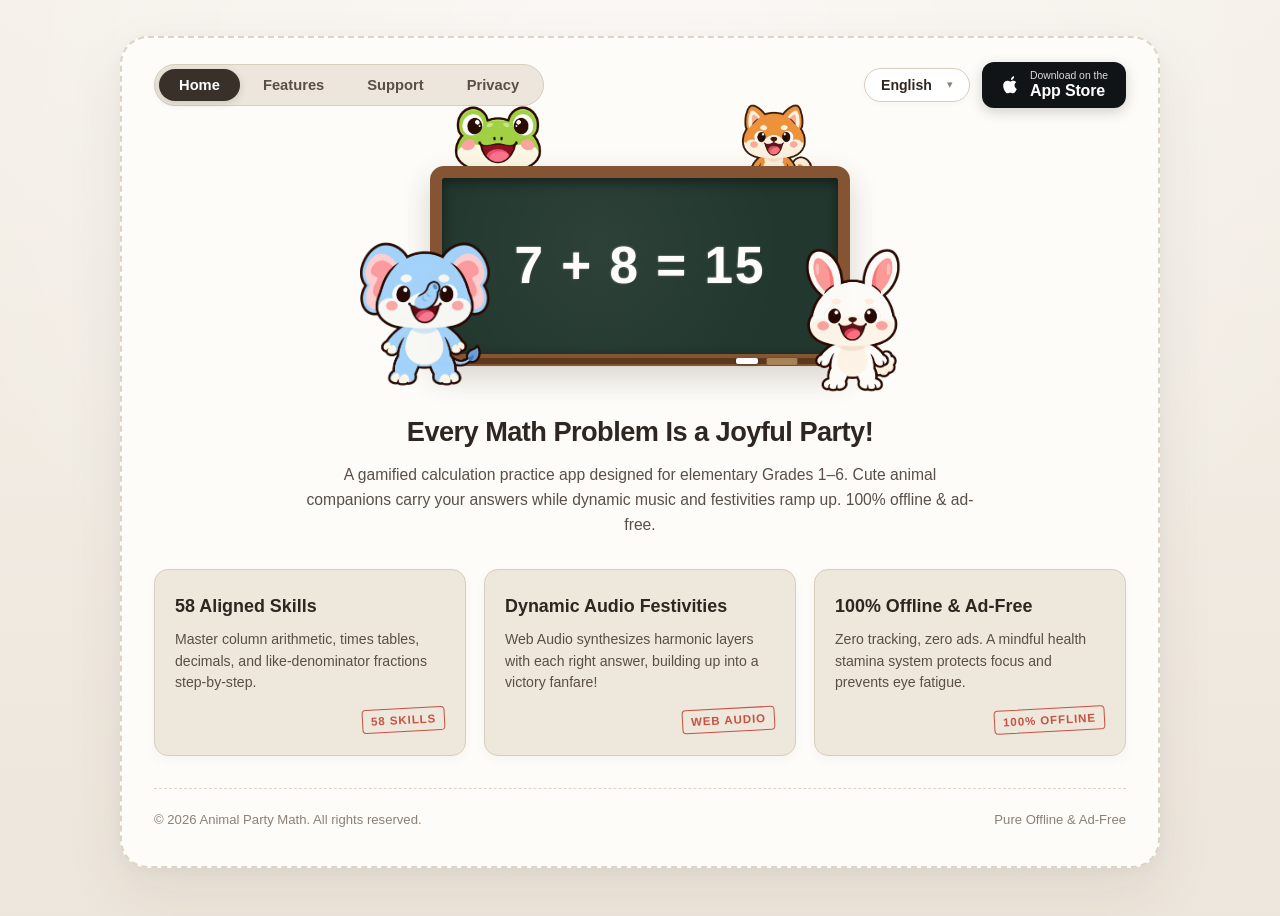
==== index.html @ 3a932f67 "Add files via upload" ====
<!doctype html>
<html lang="zh-Hans">
<head>
  <meta charset="utf-8">
  <meta name="viewport" content="width=device-width, initial-scale=1">
  <meta name="theme-color" content="#f2ede6">
  <title>动物派对数学 — 每一道算术题，都是一场欢快派对！</title>
  <meta name="description" content="专为小学 1~6 年级设计的趣味算术练习应用。萌宠伙伴运送数字，答对越多音乐与庆典越嗨。纯单机无广告，保护视力与专注。">
  <link rel="icon" type="image/png" sizes="32x32" href="assets/favicon.png">
  <link rel="apple-touch-icon" sizes="192x192" href="assets/icon-192.png">
  <link rel="stylesheet" href="styles.css">
</head>
<body data-initial-view="home">

  <main class="board-stage">
    <!-- Top Header Navigation (Matching Option C) -->
    <header class="board-header">
      <!-- 4 Core Navigation Tabs -->
      <nav class="board-nav-pill-group" aria-label="网站导航">
        <button class="board-nav-item is-active" data-view="home" data-nav-item="navHome">首页</button>
        <button class="board-nav-item" data-view="features" data-nav-item="navFeatures">功能介绍</button>
        <button class="board-nav-item" data-view="support" data-nav-item="navSupport">帮助中心</button>
        <button class="board-nav-item" data-view="privacy" data-nav-item="navPrivacy">隐私政策</button>
      </nav>

      <!-- Right Actions: Language Dropdown & App Store Badge -->
      <div class="board-actions">
        <div class="lang-select-pill">
          <select id="langSelect" class="lang-select-dropdown" aria-label="切换语言">
            <option value="zhHans">简体中文</option>
            <option value="ja">日本語</option>
            <option value="en">English</option>
          </select>
          <span class="lang-arrow">▾</span>
        </div>

        <a href="https://apps.apple.com/app/id6742512613" target="_blank" rel="noopener noreferrer" class="btn-appstore-badge" aria-label="在 App Store 上下载">
          <svg viewBox="0 0 24 24" width="20" height="20" fill="currentColor">
            <path d="M18.71 19.5c-.83 1.24-1.71 2.45-3.05 2.47-1.34.03-1.77-.79-3.29-.79-1.53 0-2 .77-3.27.82-1.31.05-2.3-1.32-3.14-2.53C4.25 17 2.94 12.45 4.7 9.39c.87-1.52 2.43-2.48 4.12-2.51 1.28-.02 2.5.87 3.29.87.78 0 2.26-1.07 3.81-.91.65.03 2.47.26 3.64 1.98-.09.06-2.17 1.28-2.15 3.81.03 3.02 2.65 4.03 2.68 4.04-.03.07-.42 1.44-1.38 2.83M15.97 4.54c.64-.78 1.08-1.86.96-2.94-1 .04-2.15.65-2.82 1.44-.59.68-1.11 1.77-.97 2.83 1.13.09 2.22-.57 2.83-1.33z"/>
          </svg>
          <div class="btn-appstore-text">
            <small>Download on the</small>
            <span>App Store</span>
          </div>
        </a>
      </div>
    </header>

    <!-- VIEW 1: 首页 (Home) -->
    <section class="view-panel is-active" id="view-home">
      <!-- Arithmetic Chalkboard with Surrounding Mascots -->
      <div class="chalkboard-container">
        <div class="chalkboard-wrapper">
          <!-- Mascot Stickers Peeking around Blackboard -->
          <img src="assets/frog.png" alt="呱宝" class="mascot-sticker sticker-frog" title="小青蛙 · 呱宝">
          <img src="assets/dog.png" alt="柴小呆" class="mascot-sticker sticker-shiba" title="秋田犬 · 柴小呆">
          <img src="assets/elephant.png" alt="波波" class="mascot-sticker sticker-elephant" title="波波象 · 波波">
          <img src="assets/rabbit.png" alt="朵朵兔" class="mascot-sticker sticker-rabbit" title="小白兔 · 朵朵兔">

          <!-- The Chalkboard -->
          <div class="wooden-chalkboard" id="chalkboard" title="点击切换算式">
            <div class="chalkboard-formula" id="chalkFormula">7 + 8 = 15</div>
            <div class="chalk-tray">
              <div class="chalk-piece"></div>
              <div class="chalk-eraser"></div>
            </div>
          </div>
        </div>
      </div>

      <!-- Home Headline & Subtext -->
      <div class="home-lead-group">
        <h1 class="home-headline" id="homeHeadline">每一道算术题，都是一场欢快派对！</h1>
        <p class="home-subtext" id="homeSubtext">
          专为小学 1~6 年级设计的趣味算术练习应用。萌宠伙伴运送数字，答对越多音乐与庆典越嗨。纯单机无广告，保护视力与专注。
        </p>
      </div>

      <!-- 3 Stamped Cards (Matching Option C) -->
      <div class="cards-row-stamped" id="homeStampCards">
        <!-- Rendered dynamically by site.js -->
      </div>
    </section>

    <!-- VIEW 2: 功能介绍 (Features) -->
    <section class="view-panel" id="view-features">
      <div class="section-page-header">
        <h2 class="section-page-title" id="featuresTitle">核心功能与教学设计</h2>
        <p class="section-page-desc" id="featuresDesc">
          告别枯燥的机械刷题，通过科学的进阶体系与即时正向反馈激发孩子的数学自驱力。
        </p>
      </div>

      <div class="features-grid-stamped" id="featuresGrid">
        <!-- Rendered dynamically by site.js -->
      </div>
    </section>

    <!-- VIEW 3: 帮助中心 (Support) -->
    <section class="view-panel" id="view-support">
      <div class="section-page-header">
        <h2 class="section-page-title" id="supportTitle">帮助中心与技术支持</h2>
        <p class="section-page-desc" id="supportDesc">
          常见使用说明、体力规则与开发者官方直接支持通道。
        </p>
      </div>

      <div class="support-email-box">
        <div class="support-email-text">
          <h3 id="supportContactTitle">需要进一步协助？</h3>
          <p id="supportContactDesc">如果您在使用过程中遇到任何疑问、应用异常或建议，欢迎随时给我们发送邮件，通常会在 24~48 小时内为您回复。</p>
        </div>
        <a href="mailto:diowang@gmail.com" class="btn-email-link">diowang@gmail.com</a>
      </div>

      <div class="faq-list-wrapper" id="supportFaqList">
        <!-- Rendered dynamically by site.js -->
      </div>
    </section>

    <!-- VIEW 4: 隐私政策 (Privacy) -->
    <section class="view-panel" id="view-privacy">
      <div class="section-page-header">
        <h2 class="section-page-title" id="privacyTitle">隐私政策与关于</h2>
        <p class="section-page-desc" id="privacyDesc">
          《动物派对数学》严格遵循本地优先、无广告、保护儿童隐私的设计原则。
        </p>
      </div>

      <div class="privacy-sections-wrapper" id="privacySectionsList">
        <!-- Rendered dynamically by site.js -->
      </div>
    </section>

    <!-- Board Footer -->
    <footer class="board-footer">
      <span id="footerCopyright">© 2026 动物派对数学 (Animal Party Math). 保留所有权利。</span>
      <span id="footerBadge">Pure Offline & Ad-Free</span>
    </footer>
  </main>

  <script src="site.js"></script>
</body>
</html>
---- styles.css ----
:root {
  --bg-desktop: #f2ede6;
  --bg-board: #fdfcf9;
  --bg-kraft: #eee7db;
  --bg-kraft-hover: #e8e0d2;
  
  --text-dark: #2d2621;
  --text-body: #594f47;
  --text-muted: #8c8075;
  
  --border-stitch: #ded4c5;
  --border-card: #d8cebe;
  
  --accent-wood: #8d5d3b;
  --accent-wood-dark: #6e462a;
  --chalkboard-bg: #22372d;
  --chalkboard-frame: #855533;
  --chalk-text: #fdfdfc;
  
  --nav-active-bg: #383029;
  --nav-active-text: #ffffff;
  --nav-hover-bg: #e8e1d5;
  
  --stamp-red: #c0392b;
  --stamp-border: #c0392b;
  
  --radius-board: 28px;
  --radius-pill: 9999px;
  --radius-card: 14px;
  
  --font-main: -apple-system, BlinkMacSystemFont, "SF Pro Display", "PingFang SC", "Hiragino Sans", "Hiragino Kaku Gothic ProN", "Microsoft YaHei", sans-serif;
  --font-chalk: "Chalkboard SE", "Comic Sans MS", "Marker Felt", "PingFang SC", sans-serif;
}

* {
  box-sizing: border-box;
  margin: 0;
  padding: 0;
}

html {
  scroll-behavior: smooth;
  -webkit-text-size-adjust: 100%;
}

body {
  font-family: var(--font-main);
  background-color: var(--bg-desktop);
  background-image: 
    radial-gradient(circle at 50% 10%, rgba(255, 255, 255, 0.6) 0%, transparent 70%),
    linear-gradient(180deg, #f5f0e9 0%, #ede6dc 100%);
  color: var(--text-dark);
  line-height: 1.6;
  min-height: 100vh;
  display: flex;
  flex-direction: column;
  align-items: center;
  justify-content: center;
  padding: 36px 16px 48px;
  -webkit-font-smoothing: antialiased;
}

a {
  color: inherit;
  text-decoration: none;
}

/* =========================================
   Central Board Stage (Matching Option C)
   ========================================= */
.board-stage {
  width: 100%;
  max-width: 1040px;
  background: var(--bg-board);
  border-radius: var(--radius-board);
  border: 2px dashed var(--border-stitch);
  box-shadow: 
    0 24px 60px rgba(65, 50, 36, 0.08),
    0 4px 16px rgba(0, 0, 0, 0.03);
  padding: 24px 32px 36px;
  position: relative;
  transition: all 0.3s ease;
}

/* =========================================
   Top Bar Navigation
   ========================================= */
.board-header {
  display: flex;
  align-items: center;
  justify-content: space-between;
  gap: 16px;
  margin-bottom: 28px;
  flex-wrap: wrap;
}

/* Left Pill Navigation */
.board-nav-pill-group {
  display: inline-flex;
  align-items: center;
  background: #ede6dc;
  border-radius: var(--radius-pill);
  padding: 4px;
  gap: 3px;
  border: 1px solid var(--border-card);
}

.board-nav-item {
  border: none;
  background: transparent;
  padding: 8px 20px;
  border-radius: var(--radius-pill);
  font-size: 0.92rem;
  font-weight: 700;
  color: var(--text-body);
  cursor: pointer;
  transition: all 0.18s ease;
  font-family: inherit;
  white-space: nowrap;
}

.board-nav-item:hover {
  color: var(--text-dark);
  background: var(--nav-hover-bg);
}

.board-nav-item.is-active {
  background: var(--nav-active-bg);
  color: var(--nav-active-text);
  box-shadow: 0 2px 8px rgba(0, 0, 0, 0.14);
}

/* Right Actions (Language & App Store Badge) */
.board-actions {
  display: flex;
  align-items: center;
  gap: 12px;
}

.lang-select-pill {
  display: inline-flex;
  align-items: center;
  gap: 6px;
  background: #ffffff;
  border: 1px solid var(--border-card);
  border-radius: var(--radius-pill);
  padding: 7px 16px;
  box-shadow: 0 2px 6px rgba(0, 0, 0, 0.03);
}

.lang-select-dropdown {
  appearance: none;
  background: transparent;
  border: none;
  font-size: 0.88rem;
  font-weight: 700;
  color: var(--text-dark);
  cursor: pointer;
  outline: none;
  font-family: inherit;
  padding-right: 4px;
}

.lang-arrow {
  font-size: 0.7rem;
  color: var(--text-muted);
  pointer-events: none;
}

.btn-appstore-badge {
  display: inline-flex;
  align-items: center;
  gap: 10px;
  background: #111417;
  color: #ffffff;
  padding: 8px 18px;
  border-radius: 12px;
  box-shadow: 0 4px 14px rgba(0, 0, 0, 0.18);
  transition: all 0.2s ease;
  text-decoration: none;
}

.btn-appstore-badge:hover {
  background: #23272d;
  transform: translateY(-2px);
  box-shadow: 0 6px 18px rgba(0, 0, 0, 0.24);
}

.btn-appstore-text {
  display: flex;
  flex-direction: column;
  line-height: 1.15;
  text-align: left;
}

.btn-appstore-text small {
  font-size: 0.65rem;
  opacity: 0.85;
}

.btn-appstore-text span {
  font-size: 1rem;
  font-weight: 700;
  letter-spacing: -0.01em;
}

/* =========================================
   View Panels
   ========================================= */
.view-panel {
  display: none;
  animation: view-fade-in 0.25s ease-out;
}

.view-panel.is-active {
  display: block;
}

@keyframes view-fade-in {
  from { opacity: 0; transform: translateY(6px); }
  to { opacity: 1; transform: translateY(0); }
}

/* =========================================
   Home View: Chalkboard & Mascots
   ========================================= */
.chalkboard-container {
  display: flex;
  justify-content: center;
  align-items: center;
  margin: 10px 0 24px;
  position: relative;
  padding: 30px 20px 20px;
}

.chalkboard-wrapper {
  position: relative;
  display: inline-block;
}

/* Mascots surrounding the blackboard */
.mascot-sticker {
  position: absolute;
  pointer-events: auto;
  filter: 
    drop-shadow(0 0 0 3px #ffffff)
    drop-shadow(0 0 0 4px rgba(225, 218, 208, 0.6))
    drop-shadow(0 8px 14px rgba(60, 45, 30, 0.16));
  transition: transform 0.25s cubic-bezier(0.34, 1.56, 0.64, 1);
  cursor: pointer;
  user-select: none;
  object-fit: contain;
}

.mascot-sticker:hover {
  transform: scale(1.1) rotate(-3deg);
}

.sticker-frog {
  top: -65px;
  left: 20px;
  width: 96px;
  height: auto;
  z-index: 5;
}

.sticker-shiba {
  top: -68px;
  right: 24px;
  width: 104px;
  height: auto;
  z-index: 5;
}

.sticker-elephant {
  bottom: -28px;
  left: -70px;
  width: 130px;
  height: auto;
  z-index: 15;
}

.sticker-rabbit {
  bottom: -28px;
  right: -62px;
  width: 118px;
  height: auto;
  z-index: 15;
}

/* The Wooden Chalkboard */
.wooden-chalkboard {
  width: 420px;
  height: 200px;
  background: var(--chalkboard-bg);
  border: 12px solid var(--chalkboard-frame);
  border-radius: 14px;
  box-shadow: 
    inset 0 4px 12px rgba(0, 0, 0, 0.45),
    0 12px 30px rgba(70, 50, 30, 0.2);
  display: flex;
  flex-direction: column;
  align-items: center;
  justify-content: center;
  position: relative;
  z-index: 10;
  user-select: none;
  cursor: pointer;
  background-image: 
    radial-gradient(circle at 40% 40%, rgba(255, 255, 255, 0.05) 0%, transparent 70%);
}

.chalkboard-formula {
  font-family: var(--font-chalk);
  font-size: 3.2rem;
  font-weight: 800;
  color: var(--chalk-text);
  letter-spacing: 0.04em;
  text-shadow: 
    0 0 2px rgba(255, 255, 255, 0.7),
    1px 1px 1px rgba(0, 0, 0, 0.5);
  transition: transform 0.15s ease;
}

.wooden-chalkboard:hover .chalkboard-formula {
  transform: scale(1.04);
}

/* Chalk and eraser resting on the tray */
.chalk-tray {
  position: absolute;
  bottom: -10px;
  width: 90%;
  height: 6px;
  background: #5c381e;
  border-radius: 3px;
  display: flex;
  align-items: center;
  justify-content: flex-end;
  padding-right: 20px;
  gap: 8px;
}

.chalk-piece {
  width: 22px;
  height: 6px;
  background: #ffffff;
  border-radius: 2px;
  box-shadow: 0 1px 3px rgba(0, 0, 0, 0.3);
}

.chalk-eraser {
  width: 32px;
  height: 9px;
  background: #a88358;
  border: 1px solid #73502c;
  border-radius: 2px;
}

/* Home Lead & Headline */
.home-lead-group {
  text-align: center;
  max-width: 680px;
  margin: 0 auto 32px;
}

.home-headline {
  font-size: 1.7rem;
  font-weight: 800;
  color: var(--text-dark);
  margin-bottom: 8px;
  letter-spacing: -0.02em;
}

.home-subtext {
  font-size: 0.98rem;
  color: var(--text-body);
  line-height: 1.6;
}

/* Stamped Stationery Cards (Option C) */
.cards-row-stamped {
  display: grid;
  grid-template-columns: repeat(3, 1fr);
  gap: 18px;
  margin-top: 10px;
}

.stamp-card {
  background: var(--bg-kraft);
  border: 1px solid var(--border-card);
  border-radius: var(--radius-card);
  padding: 22px 20px;
  box-shadow: 0 4px 12px rgba(60, 45, 30, 0.04);
  position: relative;
  transition: transform 0.2s ease, box-shadow 0.2s ease;
  display: flex;
  flex-direction: column;
  justify-content: space-between;
}

.stamp-card:hover {
  transform: translateY(-3px);
  box-shadow: 0 8px 20px rgba(60, 45, 30, 0.08);
}

.stamp-card-title {
  font-size: 1.12rem;
  font-weight: 800;
  color: var(--text-dark);
  margin-bottom: 8px;
}

.stamp-card-desc {
  font-size: 0.88rem;
  color: var(--text-body);
  line-height: 1.55;
  margin-bottom: 14px;
}

.stamp-badge-wrap {
  display: flex;
  justify-content: flex-end;
}

.stamp-badge {
  display: inline-block;
  font-size: 0.72rem;
  font-weight: 900;
  letter-spacing: 0.08em;
  color: var(--stamp-red);
  border: 1.5px solid var(--stamp-border);
  padding: 2px 8px;
  border-radius: 4px;
  text-transform: uppercase;
  transform: rotate(-3deg);
  opacity: 0.85;
}

/* =========================================
   Features View
   ========================================= */
.section-page-header {
  text-align: center;
  max-width: 660px;
  margin: 10px auto 30px;
}

.section-page-title {
  font-size: 1.85rem;
  font-weight: 800;
  margin-bottom: 8px;
}

.section-page-desc {
  font-size: 0.98rem;
  color: var(--text-body);
}

.features-grid-stamped {
  display: grid;
  grid-template-columns: repeat(2, 1fr);
  gap: 20px;
}

.feature-stamped-item {
  background: var(--bg-kraft);
  border: 1px solid var(--border-card);
  border-radius: var(--radius-card);
  padding: 26px 24px;
  position: relative;
  box-shadow: 0 4px 12px rgba(60, 45, 30, 0.04);
}

.feature-stamped-header {
  display: flex;
  align-items: center;
  gap: 12px;
  margin-bottom: 12px;
}

.feature-number-badge {
  background: var(--nav-active-bg);
  color: #fff;
  font-size: 0.8rem;
  font-weight: 800;
  width: 26px;
  height: 26px;
  border-radius: 50%;
  display: flex;
  align-items: center;
  justify-content: center;
  flex-shrink: 0;
}

.feature-stamped-title {
  font-size: 1.15rem;
  font-weight: 800;
}

.feature-stamped-desc {
  font-size: 0.92rem;
  color: var(--text-body);
  line-height: 1.6;
}

/* =========================================
   Support View
   ========================================= */
.support-email-box {
  background: var(--bg-kraft);
  border: 2px dashed #cfc2ad;
  border-radius: var(--radius-card);
  padding: 24px 28px;
  margin-bottom: 28px;
  display: flex;
  align-items: center;
  justify-content: space-between;
  gap: 20px;
  flex-wrap: wrap;
}

.support-email-text h3 {
  font-size: 1.15rem;
  font-weight: 800;
  margin-bottom: 4px;
}

.support-email-text p {
  font-size: 0.9rem;
  color: var(--text-body);
}

.btn-email-link {
  background: var(--nav-active-bg);
  color: #ffffff;
  font-size: 0.92rem;
  font-weight: 700;
  padding: 10px 22px;
  border-radius: var(--radius-pill);
  transition: all 0.2s ease;
  white-space: nowrap;
}

.btn-email-link:hover {
  background: #1e1814;
  transform: translateY(-2px);
}

.faq-list-wrapper {
  display: flex;
  flex-direction: column;
  gap: 14px;
}

.faq-paper-item {
  background: #ffffff;
  border: 1px solid var(--border-card);
  border-radius: var(--radius-card);
  overflow: hidden;
  transition: border-color 0.2s ease;
}

.faq-paper-question {
  padding: 16px 20px;
  font-size: 1rem;
  font-weight: 800;
  cursor: pointer;
  display: flex;
  justify-content: space-between;
  align-items: center;
  background: #faf7f2;
}

.faq-paper-question:hover {
  background: #f5f0e7;
}

.faq-toggle-sym {
  font-size: 1.2rem;
  color: var(--text-muted);
}

.faq-paper-answer {
  padding: 16px 20px;
  font-size: 0.92rem;
  color: var(--text-body);
  line-height: 1.65;
  border-top: 1px solid var(--border-stitch);
}

/* =========================================
   Privacy View
   ========================================= */
.privacy-sections-wrapper {
  display: flex;
  flex-direction: column;
  gap: 18px;
}

.privacy-paper-card {
  background: #ffffff;
  border: 1px solid var(--border-card);
  border-radius: var(--radius-card);
  padding: 24px 26px;
  box-shadow: 0 2px 8px rgba(60, 45, 30, 0.03);
}

.privacy-card-header {
  display: flex;
  align-items: center;
  gap: 10px;
  margin-bottom: 12px;
}

.privacy-card-idx {
  background: #ede6dc;
  color: var(--text-dark);
  font-size: 0.75rem;
  font-weight: 800;
  padding: 3px 8px;
  border-radius: 4px;
}

.privacy-card-header h3 {
  font-size: 1.1rem;
  font-weight: 800;
}

.privacy-paper-card p {
  font-size: 0.92rem;
  color: var(--text-body);
  line-height: 1.68;
}

/* =========================================
   Board Footer
   ========================================= */
.board-footer {
  margin-top: 32px;
  padding-top: 20px;
  border-top: 1px dashed var(--border-stitch);
  display: flex;
  justify-content: space-between;
  align-items: center;
  font-size: 0.82rem;
  color: var(--text-muted);
  flex-wrap: wrap;
  gap: 10px;
}

/* =========================================
   Responsive Breakpoints
   ========================================= */
@media (max-width: 860px) {
  .board-stage {
    padding: 20px 20px 28px;
  }
  .cards-row-stamped {
    grid-template-columns: 1fr;
  }
  .features-grid-stamped {
    grid-template-columns: 1fr;
  }
  .wooden-chalkboard {
    width: 320px;
    height: 160px;
  }
  .chalkboard-formula {
    font-size: 2.4rem;
  }
  .sticker-frog {
    top: -48px;
    left: 12px;
    width: 76px;
    height: auto;
  }
  .sticker-shiba {
    top: -50px;
    right: 16px;
    width: 80px;
    height: auto;
  }
  .sticker-elephant {
    bottom: -20px;
    left: -48px;
    width: 98px;
    height: auto;
  }
  .sticker-rabbit {
    bottom: -20px;
    right: -44px;
    width: 90px;
    height: auto;
  }
}

@media (max-width: 640px) {
  .board-header {
    flex-direction: column;
    align-items: stretch;
  }
  .board-nav-pill-group {
    justify-content: center;
    overflow-x: auto;
  }
  .board-nav-item {
    padding: 7px 14px;
    font-size: 0.85rem;
  }
  .board-actions {
    justify-content: center;
  }
  .wooden-chalkboard {
    width: 260px;
    height: 140px;
  }
  .chalkboard-formula {
    font-size: 2rem;
  }
  .sticker-elephant {
    left: -20px;
    width: 64px;
    height: 64px;
  }
  .sticker-rabbit {
    right: -18px;
    width: 60px;
    height: 60px;
  }
}
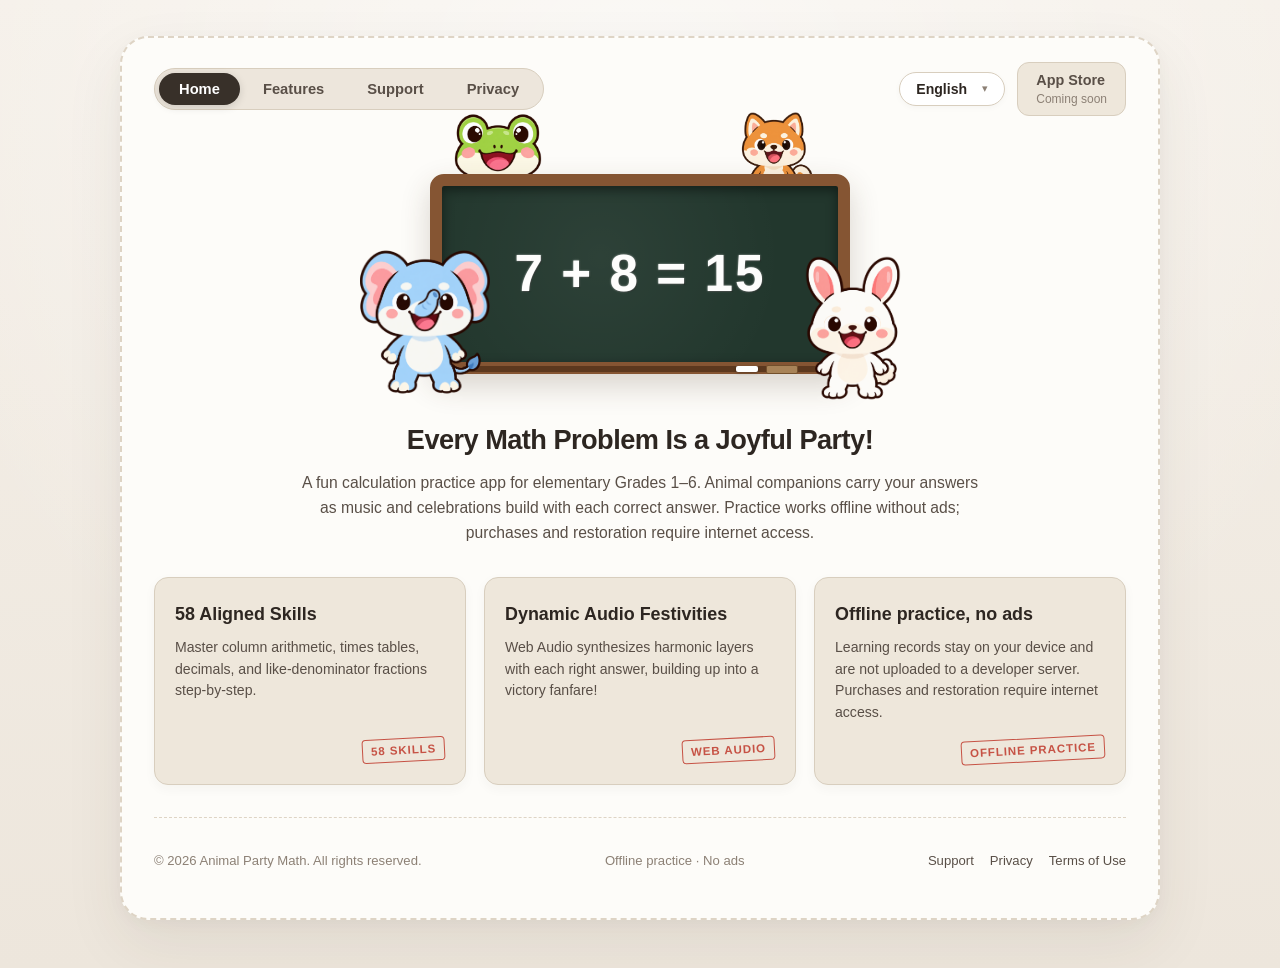
==== commit 619138a8: "Add files via upload" ====
--- a/index.html
+++ b/index.html
@@ -5,7 +5,7 @@
   <meta name="viewport" content="width=device-width, initial-scale=1">
   <meta name="theme-color" content="#f2ede6">
   <title>动物派对数学 — 每一道算术题，都是一场欢快派对！</title>
-  <meta name="description" content="专为小学 1~6 年级设计的趣味算术练习应用。萌宠伙伴运送数字，答对越多音乐与庆典越嗨。纯单机无广告，保护视力与专注。">
+  <meta name="description" content="专为小学 1~6 年级设计的趣味算术练习应用。萌宠伙伴运送数字，答对越多音乐与庆典越嗨。练习可离线，无广告，鼓励适度练习与专注。">
   <link rel="icon" type="image/png" sizes="32x32" href="assets/favicon.png">
   <link rel="apple-touch-icon" sizes="192x192" href="assets/icon-192.png">
   <link rel="stylesheet" href="styles.css">
@@ -34,15 +34,7 @@
           <span class="lang-arrow">▾</span>
         </div>
 
-        <a href="https://apps.apple.com/app/id6742512613" target="_blank" rel="noopener noreferrer" class="btn-appstore-badge" aria-label="在 App Store 上下载">
-          <svg viewBox="0 0 24 24" width="20" height="20" fill="currentColor">
-            <path d="M18.71 19.5c-.83 1.24-1.71 2.45-3.05 2.47-1.34.03-1.77-.79-3.29-.79-1.53 0-2 .77-3.27.82-1.31.05-2.3-1.32-3.14-2.53C4.25 17 2.94 12.45 4.7 9.39c.87-1.52 2.43-2.48 4.12-2.51 1.28-.02 2.5.87 3.29.87.78 0 2.26-1.07 3.81-.91.65.03 2.47.26 3.64 1.98-.09.06-2.17 1.28-2.15 3.81.03 3.02 2.65 4.03 2.68 4.04-.03.07-.42 1.44-1.38 2.83M15.97 4.54c.64-.78 1.08-1.86.96-2.94-1 .04-2.15.65-2.82 1.44-.59.68-1.11 1.77-.97 2.83 1.13.09 2.22-.57 2.83-1.33z"/>
-          </svg>
-          <div class="btn-appstore-text">
-            <small>Download on the</small>
-            <span>App Store</span>
-          </div>
-        </a>
+        <span class="release-status" id="releaseStatus" aria-label="App Store · 即将上线"><b>App Store</b><small>即将上线</small></span>
       </div>
     </header>
 
@@ -72,7 +64,7 @@
       <div class="home-lead-group">
         <h1 class="home-headline" id="homeHeadline">每一道算术题，都是一场欢快派对！</h1>
         <p class="home-subtext" id="homeSubtext">
-          专为小学 1~6 年级设计的趣味算术练习应用。萌宠伙伴运送数字，答对越多音乐与庆典越嗨。纯单机无广告，保护视力与专注。
+          专为小学 1~6 年级设计的趣味算术练习应用。萌宠伙伴运送数字，答对越多音乐与庆典越嗨。练习可离线，无广告，鼓励适度练习与专注。
         </p>
       </div>
 
@@ -121,21 +113,31 @@
     <!-- VIEW 4: 隐私政策 (Privacy) -->
     <section class="view-panel" id="view-privacy">
       <div class="section-page-header">
-        <h2 class="section-page-title" id="privacyTitle">隐私政策与关于</h2>
-        <p class="section-page-desc" id="privacyDesc">
-          《动物派对数学》严格遵循本地优先、无广告、保护儿童隐私的设计原则。
-        </p>
+        <h2 class="section-page-title" id="privacyTitle">动物派对数学隐私政策</h2>
+        <p class="section-page-desc" id="privacyDesc">本政策适用于动物派对数学 iOS 应用；数学练习可离线，购买和恢复需要连接 Apple 的服务。</p>
+        <p class="privacy-updated" id="privacyUpdated">更新日期：2026 年 10 月 7 日</p>
       </div>
 
-      <div class="privacy-sections-wrapper" id="privacySectionsList">
-        <!-- Rendered dynamically by site.js -->
-      </div>
+      <div class="privacy-sections-wrapper" id="privacySectionsList"><article class="privacy-paper-card"><div class="privacy-card-header"><span class="privacy-card-idx">01</span><h3>学习与设置数据</h3></div><p>学习进度、答题结果、错题、打卡、奖杯、免费血量、奖励和语言、声音等设置保存在本机，用于继续练习和展示进度。当前 iOS 应用不会把这些记录上传到开发者服务器，也没有开发者账户或跨设备学习同步服务。数学练习可离线进行；获取商品、购买和恢复购买需要连接 Apple 的服务。</p></article>
+<article class="privacy-paper-card"><div class="privacy-card-header"><span class="privacy-card-idx">02</span><h3>应用内购买</h3></div><p>购买与恢复由 Apple App Store 处理。应用通过 Apple StoreKit 获取商品信息和已验证的交易、购买权益，并在本机保存交易标识、付费血量余额与使用记录，以避免重复发放和扣除。开发者不会通过本应用获取你的 Apple ID 密码、银行卡或支付卡信息。Apple 对付款、交易与相关数据的处理适用 Apple 的隐私政策。</p></article>
+<article class="privacy-paper-card"><div class="privacy-card-header"><span class="privacy-card-idx">03</span><h3>广告、追踪与诊断</h3></div><p>当前 iOS 应用不包含广告、跨应用追踪或第三方分析 SDK，不请求通讯录、照片、麦克风或位置权限。应用中的错误诊断不会发送到开发者服务器。Apple 的商店、系统诊断和备份服务可能按照你的系统设置处理数据。</p></article>
+<article class="privacy-paper-card"><div class="privacy-card-header"><span class="privacy-card-idx">04</span><h3>保存与删除</h3></div><p>本机记录会保留到你重置或移除相关应用数据。可在「设置」中选择「重置学习数据」，删除学习记录、设置和免费奖励；此操作保留本机付费血量与永久购买。卸载应用可能移除本机记录，消耗型补血余额不支持通过「恢复永久购买」找回。永久免扣血权益可使用原购买 Apple 账户恢复。Apple 保存的交易记录由 Apple 管理，不会因重置或卸载而删除。系统备份是否保留数据取决于你的 iOS 和 iCloud 设置。</p></article>
+<article class="privacy-paper-card"><div class="privacy-card-header"><span class="privacy-card-idx">05</span><h3>儿童与隐私</h3></div><p>本应用可用于数学学习，不要求提供姓名、年龄或联系方式。当前 iOS 应用不会向开发者上传儿童的学习记录，也不使用行为广告或广告追踪。</p></article>
+<article class="privacy-paper-card"><div class="privacy-card-header"><span class="privacy-card-idx">06</span><h3>联系与政策更新</h3></div><p>如需咨询隐私或数据删除，请联系 diowang@gmail.com。你主动提供的咨询内容仅用于处理请求，请只提供处理问题所需的信息；可通过同一邮箱请求删除你主动提供的支持资料。功能或数据处理方式发生变化时，我们会更新本政策和日期。</p></article>
+<article class="privacy-paper-card"><div class="privacy-card-header"><span class="privacy-card-idx">07</span><h3>帮助网站与邮件支持</h3></div><p>本帮助网站由 GitHub Pages 托管；GitHub 会为安全目的记录访问者的 IP 地址，其处理适用 GitHub 隐私声明。网站不嵌入广告或分析 SDK，只在浏览器本地保存所选语言，可通过清除本站网站数据移除。联系支持时由你的邮件服务发送邮件；如需删除主动提供的支持资料，请联系 diowang@gmail.com。</p></article>
+<article class="privacy-paper-card"><div class="privacy-card-header"><span class="privacy-card-idx">08</span><h3>开源声明与独立品牌说明</h3></div><p>本应用基础代码基于 MIT 许可进行独立修改开发，与上游无官方品牌隶属关系。本项目独创角色（呱宝、波波、柴小呆、朵朵兔）、视觉资产与商标受版权保护。字体遵循 SIL Open Font License 1.1。</p></article></div>
+      <div class="privacy-reference-links"><a id="applePrivacyLink" href="https://www.apple.com/legal/privacy/" target="_blank" rel="noopener noreferrer">Apple 隐私政策</a><a id="githubPrivacyLink" href="https://docs.github.com/en/site-policy/privacy-policies/github-general-privacy-statement" target="_blank" rel="noopener noreferrer">GitHub 隐私声明</a></div>
     </section>
 
     <!-- Board Footer -->
     <footer class="board-footer">
       <span id="footerCopyright">© 2026 动物派对数学 (Animal Party Math). 保留所有权利。</span>
-      <span id="footerBadge">Pure Offline & Ad-Free</span>
+      <span id="footerBadge">离线练习 · 无广告</span>
+      <nav class="footer-legal-links" aria-label="隐私与支持">
+        <a id="footerSupport" href="support.html?lang=zhHans">帮助中心</a>
+        <a id="footerPrivacy" href="privacy.html?lang=zhHans">隐私政策</a>
+        <a id="footerTerms" href="https://www.apple.com/legal/internet-services/itunes/dev/stdeula/" target="_blank" rel="noopener noreferrer">使用条款</a>
+      </nav>
     </footer>
   </main>
 
--- a/styles.css
+++ b/styles.css
@@ -729,3 +729,26 @@
     height: 60px;
   }
 }
+
+/* Legal/support updates: keep the existing stationery design. */
+.release-status{display:inline-flex;flex-direction:column;justify-content:center;gap:2px;padding:8px 18px;border:1px solid var(--border-card);border-radius:12px;background:var(--bg-kraft);color:var(--text-body);font-size:.9rem;line-height:1.3;white-space:nowrap}
+.release-status small{font-size:.75rem;color:var(--text-muted)}
+.footer-legal-links,.privacy-reference-links{display:flex;align-items:center;flex-wrap:wrap;gap:8px 16px}
+.footer-legal-links a,.privacy-reference-links a{color:var(--text-body);text-underline-offset:3px;display:inline-flex;align-items:center;min-height:44px;overflow-wrap:anywhere}
+.privacy-updated{margin-top:12px;color:var(--text-muted);font-size:.9rem}
+.privacy-reference-links{margin-top:18px;font-size:.9rem}
+.faq-paper-question{width:100%;border:0;text-align:left;font-family:inherit;color:var(--text-dark);gap:12px}
+.faq-paper-question:focus-visible,a:focus-visible{outline:3px solid var(--accent-wood);outline-offset:3px}
+.faq-paper-answer[hidden]{display:none}
+@media(max-width:480px){.release-status{padding:8px 12px}.board-footer{align-items:flex-start}.footer-legal-links{width:100%}}
+
+@media(max-width:480px){
+ .board-header,.board-actions{min-width:0;width:100%}
+ .board-nav-pill-group{display:grid;grid-template-columns:repeat(2,minmax(0,1fr));min-width:0;width:100%;border-radius:20px;overflow:visible}
+ .board-nav-item{min-width:0;padding:9px 6px;white-space:normal;overflow-wrap:anywhere}
+ .board-actions{flex-wrap:wrap}
+ .privacy-paper-card{padding:20px 16px}
+ .privacy-card-header{align-items:flex-start}
+ .privacy-card-header h3,.privacy-paper-card p,.faq-paper-answer p,.support-email-text p{overflow-wrap:anywhere;min-width:0}
+ .btn-email-link{max-width:100%;white-space:normal;overflow-wrap:anywhere;padding:10px 12px}
+}
